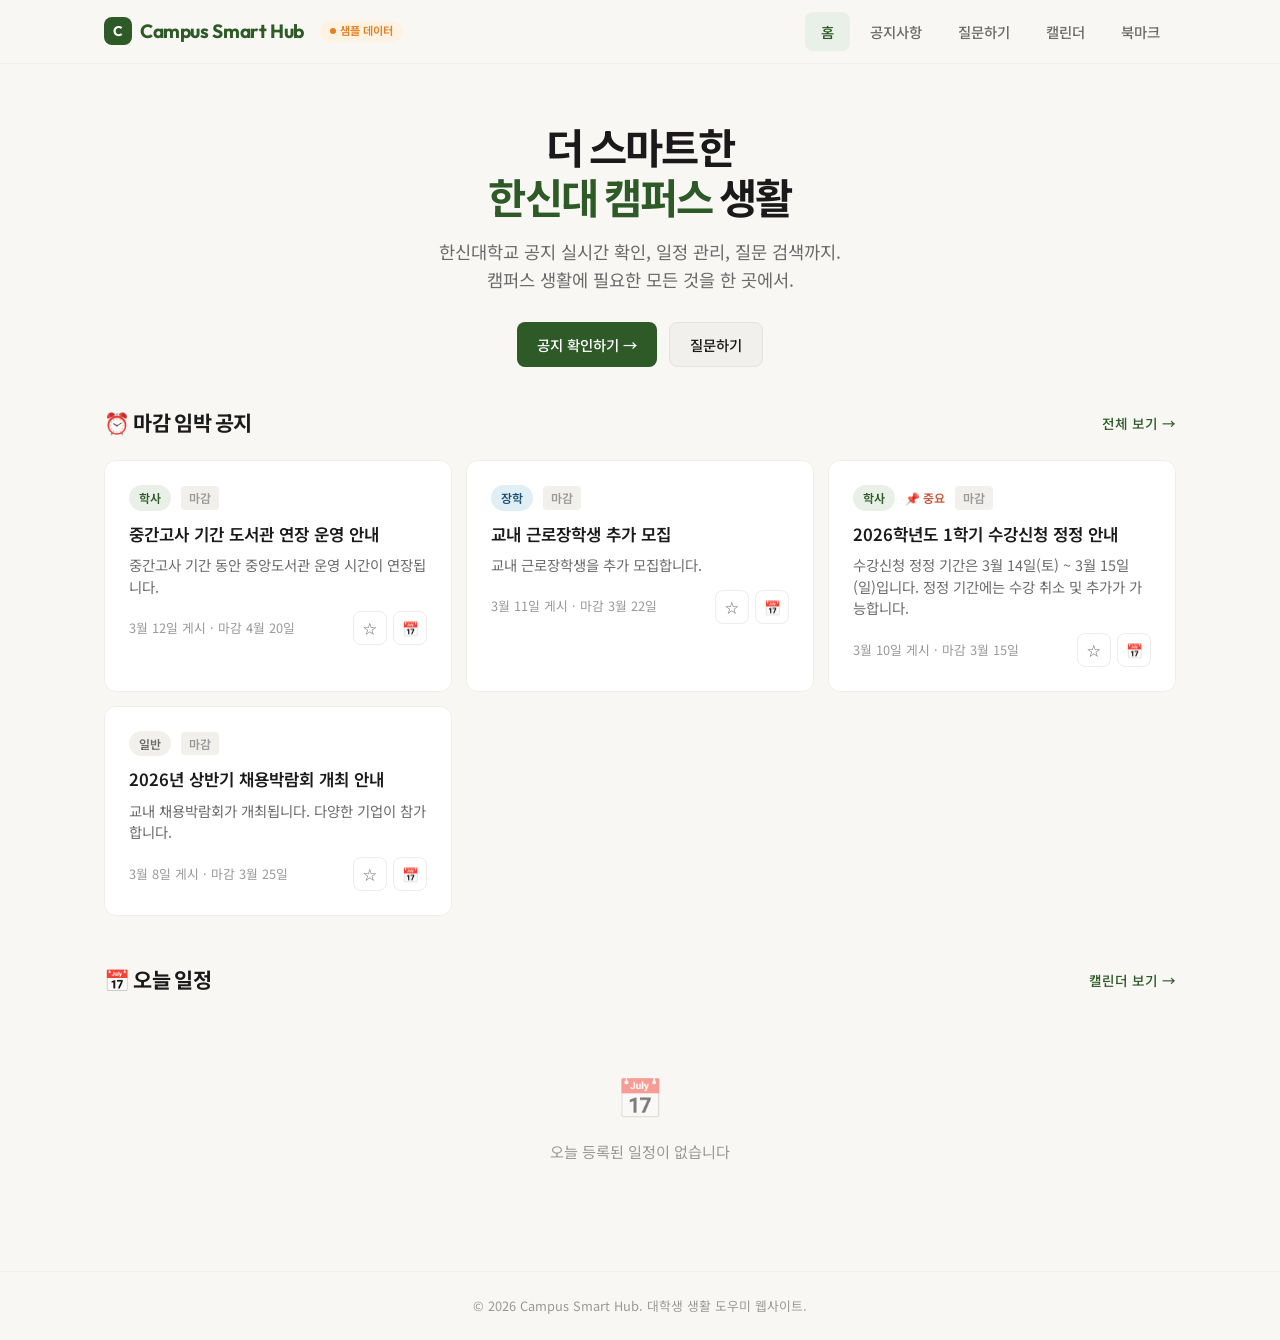
==== index.html @ a735547f "Add files via upload" ====
<!DOCTYPE html>
<html lang="ko">
<head>
  <meta charset="UTF-8">
  <meta name="viewport" content="width=device-width, initial-scale=1.0">
  <title>Campus Smart Hub - 대학생 생활 도우미</title>
  <link rel="stylesheet" href="css/style.css">
</head>
<body>

  <!-- 네비게이션 -->
  <nav class="nav">
    <div class="nav-inner">
      <a href="index.html" class="nav-logo">
        <span class="logo-icon">C</span>
        Campus Smart Hub
      </a>
      <button class="nav-toggle" aria-label="메뉴 열기">
        <span></span><span></span><span></span>
      </button>
      <div class="nav-links">
        <a href="index.html" class="nav-link active">홈</a>
        <a href="notices.html" class="nav-link">공지사항</a>
        <a href="ask.html" class="nav-link">질문하기</a>
        <a href="calendar.html" class="nav-link">캘린더</a>
        <a href="bookmarks.html" class="nav-link">북마크</a>
      </div>
    </div>
  </nav>

  <!-- 메인 콘텐츠 -->
  <main class="container">

    <!-- 히어로 섹션 -->
    <section class="hero">
    <h1>더 스마트한<br><em>한신대 캠퍼스</em> 생활</h1>
<p>한신대학교 공지 실시간 확인, 일정 관리, 질문 검색까지.<br>캠퍼스 생활에 필요한 모든 것을 한 곳에서.</p>
      <div class="hero-actions">
        <a href="notices.html" class="btn btn-primary">공지 확인하기 →</a>
        <a href="ask.html" class="btn btn-secondary">질문하기</a>
      </div>
    </section>

    <!-- 마감 임박 공지 -->
    <section class="home-section">
      <div class="home-section-header">
        <h2>⏰ 마감 임박 공지</h2>
        <a href="notices.html">전체 보기 →</a>
      </div>
      <div class="home-card-grid" id="urgentNotices"></div>
    </section>

    <!-- 오늘 일정 -->
    <section class="home-section">
      <div class="home-section-header">
        <h2>📅 오늘 일정</h2>
        <a href="calendar.html">캘린더 보기 →</a>
      </div>
      <div class="home-card-grid" id="todayEvents"></div>
    </section>

  </main>

  <!-- 푸터 -->
  <footer class="footer">
    <div class="container">
      <p>© 2026 Campus Smart Hub. 대학생 생활 도우미 웹사이트.</p>
    </div>
  </footer>

  <!-- 스크립트 -->
  <script src="js/data.js"></script>
  <script src="js/common.js"></script>
  <script src="js/home.js"></script>

</body>
</html>
---- css/style.css ----
/* ============================================
   Campus Smart Hub - Main Stylesheet
   대학생 생활 도우미 웹사이트
   ============================================ */

/* --- Google Fonts --- */
@import url('https://fonts.googleapis.com/css2?family=Noto+Sans+KR:wght@300;400;500;600;700&family=Outfit:wght@300;400;500;600;700&display=swap');

/* --- CSS Variables --- */
:root {
  /* Colors */
  --color-bg: #f8f7f4;
  --color-surface: #ffffff;
  --color-surface-alt: #f1f0ec;
  --color-border: #e5e3de;
  --color-border-light: #eeedea;
  --color-text: #1a1a1a;
  --color-text-secondary: #6b6b6b;
  --color-text-muted: #999999;

  --color-primary: #2d5a27;
  --color-primary-light: #e8f0e7;
  --color-primary-hover: #3d7a35;

  --color-accent: #c4573a;
  --color-accent-light: #fdf0ed;

  --color-tag-haksa: #2d5a27;
  --color-tag-janghak: #1a5276;
  --color-tag-gisuksa: #7d6608;
  --color-tag-chwieop: #6c3483;
  --color-tag-default: #6b6b6b;

  /* Typography */
  --font-display: 'Outfit', 'Noto Sans KR', sans-serif;
  --font-body: 'Noto Sans KR', 'Outfit', sans-serif;

  /* Spacing */
  --nav-height: 64px;
  --container-max: 1120px;
  --radius-sm: 8px;
  --radius-md: 12px;
  --radius-lg: 16px;

  /* Shadows */
  --shadow-sm: 0 1px 3px rgba(0,0,0,0.04), 0 1px 2px rgba(0,0,0,0.06);
  --shadow-md: 0 4px 12px rgba(0,0,0,0.06), 0 1px 3px rgba(0,0,0,0.04);
  --shadow-lg: 0 8px 30px rgba(0,0,0,0.08);

  /* Transitions */
  --transition-fast: 0.15s ease;
  --transition-base: 0.25s ease;
  --transition-slow: 0.4s cubic-bezier(0.16, 1, 0.3, 1);
}

/* --- Reset & Base --- */
*, *::before, *::after {
  margin: 0;
  padding: 0;
  box-sizing: border-box;
}

html {
  scroll-behavior: smooth;
  -webkit-font-smoothing: antialiased;
}

body {
  font-family: var(--font-body);
  background-color: var(--color-bg);
  color: var(--color-text);
  line-height: 1.6;
  min-height: 100vh;
  padding-top: var(--nav-height);
}

a {
  text-decoration: none;
  color: inherit;
}

button {
  cursor: pointer;
  border: none;
  background: none;
  font-family: inherit;
  font-size: inherit;
}

input, textarea {
  font-family: inherit;
  font-size: inherit;
}

/* --- Navigation --- */
.nav {
  position: fixed;
  top: 0;
  left: 0;
  right: 0;
  height: var(--nav-height);
  background: rgba(248, 247, 244, 0.85);
  backdrop-filter: blur(20px);
  -webkit-backdrop-filter: blur(20px);
  border-bottom: 1px solid var(--color-border-light);
  z-index: 1000;
  display: flex;
  align-items: center;
  justify-content: center;
}

.nav-inner {
  width: 100%;
  max-width: var(--container-max);
  padding: 0 24px;
  display: flex;
  align-items: center;
  justify-content: space-between;
}

.nav-logo {
  font-family: var(--font-display);
  font-size: 1.2rem;
  font-weight: 700;
  color: var(--color-primary);
  display: flex;
  align-items: center;
  gap: 8px;
  letter-spacing: -0.02em;
}

.nav-logo .logo-icon {
  width: 28px;
  height: 28px;
  background: var(--color-primary);
  border-radius: 8px;
  display: flex;
  align-items: center;
  justify-content: center;
  color: white;
  font-size: 14px;
}

.nav-links {
  display: flex;
  align-items: center;
  gap: 4px;
}

.nav-link {
  padding: 8px 16px;
  border-radius: var(--radius-sm);
  font-size: 0.9rem;
  font-weight: 500;
  color: var(--color-text-secondary);
  transition: all var(--transition-fast);
  position: relative;
}

.nav-link:hover {
  color: var(--color-text);
  background: var(--color-surface-alt);
}

.nav-link.active {
  color: var(--color-primary);
  background: var(--color-primary-light);
}

/* Mobile menu toggle */
.nav-toggle {
  display: none;
  flex-direction: column;
  gap: 5px;
  padding: 8px;
  cursor: pointer;
}

.nav-toggle span {
  display: block;
  width: 22px;
  height: 2px;
  background: var(--color-text);
  border-radius: 2px;
  transition: all var(--transition-base);
}

/* --- Container --- */
.container {
  max-width: var(--container-max);
  margin: 0 auto;
  padding: 0 24px;
}

/* --- Page Header --- */
.page-header {
  padding: 48px 0 32px;
}

.page-header h1 {
  font-family: var(--font-display);
  font-size: 2rem;
  font-weight: 700;
  letter-spacing: -0.03em;
  color: var(--color-text);
  margin-bottom: 8px;
}

.page-header p {
  font-size: 1rem;
  color: var(--color-text-secondary);
  line-height: 1.5;
}

/* --- Cards --- */
.card {
  background: var(--color-surface);
  border: 1px solid var(--color-border-light);
  border-radius: var(--radius-md);
  padding: 24px;
  transition: all var(--transition-base);
}

.card:hover {
  border-color: var(--color-border);
  box-shadow: var(--shadow-md);
  transform: translateY(-2px);
}

/* --- Notice Card --- */
.notice-card {
  position: relative;
  cursor: pointer;
}

.notice-card .notice-top {
  display: flex;
  align-items: center;
  gap: 10px;
  margin-bottom: 12px;
  flex-wrap: wrap;
}

.notice-category {
  display: inline-block;
  padding: 3px 10px;
  border-radius: 20px;
  font-size: 0.75rem;
  font-weight: 600;
  letter-spacing: 0.02em;
}

.category-학사 { background: #e8f0e7; color: var(--color-tag-haksa); }
.category-장학 { background: #e0eef6; color: var(--color-tag-janghak); }
.category-기숙사 { background: #fdf5e0; color: var(--color-tag-gisuksa); }
.category-취업 { background: #f0e6f6; color: var(--color-tag-chwieop); }
.category-default { background: var(--color-surface-alt); color: var(--color-tag-default); }
.category-혁신 { background: #e8e0f6; color: #5b3d8f; }

@keyframes spin {
  from { transform: rotate(0deg); }
  to { transform: rotate(360deg); }
}

.notice-pin {
  font-size: 0.75rem;
  color: var(--color-accent);
  font-weight: 600;
  display: flex;
  align-items: center;
  gap: 4px;
}

.notice-dday {
  font-size: 0.75rem;
  font-weight: 600;
  padding: 2px 8px;
  border-radius: 4px;
}

.dday-urgent {
  background: #fde8e8;
  color: #c0392b;
}

.dday-soon {
  background: #fef3e2;
  color: #e67e22;
}

.dday-normal {
  background: var(--color-surface-alt);
  color: var(--color-text-secondary);
}

.dday-passed {
  background: var(--color-surface-alt);
  color: var(--color-text-muted);
}

.notice-card h3 {
  font-size: 1.05rem;
  font-weight: 600;
  line-height: 1.4;
  margin-bottom: 8px;
  color: var(--color-text);
}

.notice-card .notice-summary {
  font-size: 0.9rem;
  color: var(--color-text-secondary);
  line-height: 1.5;
  margin-bottom: 14px;
}

.notice-card .notice-meta {
  display: flex;
  align-items: center;
  justify-content: space-between;
  flex-wrap: wrap;
  gap: 8px;
}

.notice-date {
  font-size: 0.8rem;
  color: var(--color-text-muted);
}

.notice-actions {
  display: flex;
  gap: 6px;
}

.btn-icon {
  width: 34px;
  height: 34px;
  border-radius: var(--radius-sm);
  display: flex;
  align-items: center;
  justify-content: center;
  font-size: 0.85rem;
  transition: all var(--transition-fast);
  border: 1px solid var(--color-border-light);
  color: var(--color-text-secondary);
  background: var(--color-surface);
}

.btn-icon:hover {
  background: var(--color-surface-alt);
  border-color: var(--color-border);
}

.btn-icon.bookmarked {
  color: #e67e22;
  background: #fef3e2;
  border-color: #fcd9a8;
}

.btn-icon.cal-added {
  color: var(--color-primary);
  background: var(--color-primary-light);
  border-color: #c2d9c0;
}

/* --- Notice Detail Modal --- */
.modal-overlay {
  position: fixed;
  inset: 0;
  background: rgba(0,0,0,0.35);
  backdrop-filter: blur(4px);
  z-index: 2000;
  display: flex;
  align-items: center;
  justify-content: center;
  padding: 24px;
  opacity: 0;
  pointer-events: none;
  transition: opacity var(--transition-base);
}

.modal-overlay.open {
  opacity: 1;
  pointer-events: all;
}

.modal {
  background: var(--color-surface);
  border-radius: var(--radius-lg);
  max-width: 600px;
  width: 100%;
  max-height: 80vh;
  overflow-y: auto;
  padding: 32px;
  transform: translateY(20px) scale(0.97);
  transition: transform var(--transition-slow);
}

.modal-overlay.open .modal {
  transform: translateY(0) scale(1);
}

.modal-close {
  position: absolute;
  top: 16px;
  right: 16px;
  width: 32px;
  height: 32px;
  border-radius: 50%;
  display: flex;
  align-items: center;
  justify-content: center;
  font-size: 1.2rem;
  color: var(--color-text-secondary);
  transition: all var(--transition-fast);
}

.modal-close:hover {
  background: var(--color-surface-alt);
}

.modal h2 {
  font-size: 1.3rem;
  font-weight: 700;
  margin-bottom: 16px;
  line-height: 1.4;
  padding-right: 32px;
}

.modal .modal-body {
  font-size: 0.95rem;
  color: var(--color-text-secondary);
  line-height: 1.7;
  margin-bottom: 20px;
}

.modal .modal-actions {
  display: flex;
  gap: 10px;
  flex-wrap: wrap;
}

/* --- Buttons --- */
.btn {
  display: inline-flex;
  align-items: center;
  gap: 6px;
  padding: 10px 20px;
  border-radius: var(--radius-sm);
  font-size: 0.9rem;
  font-weight: 500;
  transition: all var(--transition-fast);
}

.btn-primary {
  background: var(--color-primary);
  color: white;
}

.btn-primary:hover {
  background: var(--color-primary-hover);
}

.btn-secondary {
  background: var(--color-surface-alt);
  color: var(--color-text);
  border: 1px solid var(--color-border);
}

.btn-secondary:hover {
  background: var(--color-border-light);
}

/* --- Filter & Search Bar --- */
.toolbar {
  display: flex;
  align-items: center;
  gap: 12px;
  margin-bottom: 28px;
  flex-wrap: wrap;
}

.search-input {
  flex: 1;
  min-width: 200px;
  padding: 10px 16px;
  border: 1px solid var(--color-border);
  border-radius: var(--radius-sm);
  background: var(--color-surface);
  font-size: 0.9rem;
  transition: border-color var(--transition-fast);
}

.search-input:focus {
  outline: none;
  border-color: var(--color-primary);
}

.filter-btn {
  padding: 8px 16px;
  border-radius: 20px;
  font-size: 0.85rem;
  font-weight: 500;
  border: 1px solid var(--color-border);
  background: var(--color-surface);
  color: var(--color-text-secondary);
  transition: all var(--transition-fast);
  white-space: nowrap;
}

.filter-btn:hover {
  border-color: var(--color-primary);
  color: var(--color-primary);
}

.filter-btn.active {
  background: var(--color-primary);
  border-color: var(--color-primary);
  color: white;
}

/* --- Notice Grid --- */
.notice-grid {
  display: grid;
  grid-template-columns: repeat(auto-fill, minmax(340px, 1fr));
  gap: 16px;
  padding-bottom: 60px;
}

/* --- Ask Page --- */
.ask-container {
  max-width: 680px;
  margin: 0 auto;
}

.ask-input-wrap {
  position: relative;
  margin-bottom: 32px;
}

.ask-input {
  width: 100%;
  padding: 18px 60px 18px 20px;
  border: 2px solid var(--color-border);
  border-radius: var(--radius-md);
  font-size: 1.05rem;
  background: var(--color-surface);
  transition: border-color var(--transition-fast);
}

.ask-input:focus {
  outline: none;
  border-color: var(--color-primary);
}

.ask-submit {
  position: absolute;
  right: 8px;
  top: 50%;
  transform: translateY(-50%);
  width: 40px;
  height: 40px;
  border-radius: var(--radius-sm);
  background: var(--color-primary);
  color: white;
  display: flex;
  align-items: center;
  justify-content: center;
  font-size: 1.1rem;
  transition: background var(--transition-fast);
}

.ask-submit:hover {
  background: var(--color-primary-hover);
}

.ask-suggestions {
  display: flex;
  flex-wrap: wrap;
  gap: 8px;
  margin-bottom: 28px;
}

.ask-suggestion-btn {
  padding: 8px 16px;
  border-radius: 20px;
  font-size: 0.85rem;
  border: 1px solid var(--color-border);
  background: var(--color-surface);
  color: var(--color-text-secondary);
  transition: all var(--transition-fast);
}

.ask-suggestion-btn:hover {
  border-color: var(--color-primary);
  color: var(--color-primary);
  background: var(--color-primary-light);
}

.ask-results-title {
  font-size: 0.9rem;
  color: var(--color-text-muted);
  margin-bottom: 16px;
  font-weight: 500;
}

/* --- Calendar --- */
.calendar-wrap {
  background: var(--color-surface);
  border: 1px solid var(--color-border-light);
  border-radius: var(--radius-lg);
  padding: 28px;
  margin-bottom: 32px;
}

.calendar-header {
  display: flex;
  align-items: center;
  justify-content: space-between;
  margin-bottom: 24px;
}

.calendar-header h2 {
  font-family: var(--font-display);
  font-size: 1.4rem;
  font-weight: 700;
  letter-spacing: -0.02em;
}

.calendar-nav-btn {
  width: 38px;
  height: 38px;
  border-radius: 50%;
  display: flex;
  align-items: center;
  justify-content: center;
  font-size: 1rem;
  color: var(--color-text-secondary);
  transition: all var(--transition-fast);
  border: 1px solid var(--color-border-light);
}

.calendar-nav-btn:hover {
  background: var(--color-surface-alt);
  border-color: var(--color-border);
}

.calendar-weekdays {
  display: grid;
  grid-template-columns: repeat(7, 1fr);
  gap: 4px;
  margin-bottom: 8px;
}

.calendar-weekday {
  text-align: center;
  font-size: 0.8rem;
  font-weight: 600;
  color: var(--color-text-muted);
  padding: 8px 0;
  text-transform: uppercase;
  letter-spacing: 0.05em;
}

.calendar-days {
  display: grid;
  grid-template-columns: repeat(7, 1fr);
  gap: 4px;
}

.calendar-day {
  aspect-ratio: 1;
  display: flex;
  flex-direction: column;
  align-items: center;
  justify-content: flex-start;
  padding: 8px 4px;
  border-radius: var(--radius-sm);
  font-size: 0.9rem;
  font-weight: 500;
  cursor: pointer;
  transition: all var(--transition-fast);
  position: relative;
  min-height: 56px;
}

.calendar-day:hover {
  background: var(--color-surface-alt);
}

.calendar-day.other-month {
  color: var(--color-text-muted);
  opacity: 0.4;
}

.calendar-day.today {
  background: var(--color-primary);
  color: white;
  font-weight: 700;
}

.calendar-day.today:hover {
  background: var(--color-primary-hover);
}

.calendar-day.has-event::after {
  content: '';
  width: 5px;
  height: 5px;
  border-radius: 50%;
  background: var(--color-accent);
  margin-top: 4px;
}

.calendar-day.today.has-event::after {
  background: white;
}

/* Calendar event panel */
.event-panel {
  background: var(--color-surface);
  border: 1px solid var(--color-border-light);
  border-radius: var(--radius-lg);
  padding: 28px;
}

.event-panel h3 {
  font-size: 1.1rem;
  font-weight: 600;
  margin-bottom: 20px;
  display: flex;
  align-items: center;
  gap: 8px;
}

.event-add-form {
  display: flex;
  gap: 10px;
  margin-bottom: 20px;
}

.event-add-form input {
  flex: 1;
  padding: 10px 14px;
  border: 1px solid var(--color-border);
  border-radius: var(--radius-sm);
  background: var(--color-bg);
  font-size: 0.9rem;
}

.event-add-form input:focus {
  outline: none;
  border-color: var(--color-primary);
}

.event-list {
  list-style: none;
}

.event-item {
  display: flex;
  align-items: center;
  justify-content: space-between;
  padding: 12px 14px;
  border-radius: var(--radius-sm);
  margin-bottom: 6px;
  background: var(--color-bg);
  transition: all var(--transition-fast);
}

.event-item:hover {
  background: var(--color-surface-alt);
}

.event-item span {
  font-size: 0.9rem;
  font-weight: 500;
}

.event-item .event-source {
  font-size: 0.75rem;
  color: var(--color-text-muted);
  margin-left: 8px;
  font-weight: 400;
}

.event-delete {
  width: 28px;
  height: 28px;
  border-radius: 50%;
  display: flex;
  align-items: center;
  justify-content: center;
  color: var(--color-text-muted);
  font-size: 0.8rem;
  transition: all var(--transition-fast);
}

.event-delete:hover {
  background: #fde8e8;
  color: #c0392b;
}

/* --- Home Page --- */
.hero {
  padding: 60px 0 40px;
  text-align: center;
}

.hero h1 {
  font-family: var(--font-display);
  font-size: 2.6rem;
  font-weight: 700;
  letter-spacing: -0.04em;
  margin-bottom: 14px;
  color: var(--color-text);
  line-height: 1.2;
}

.hero h1 em {
  font-style: normal;
  color: var(--color-primary);
}

.hero p {
  font-size: 1.1rem;
  color: var(--color-text-secondary);
  max-width: 500px;
  margin: 0 auto 28px;
}

.hero-actions {
  display: flex;
  gap: 12px;
  justify-content: center;
  flex-wrap: wrap;
}

.home-section {
  margin-bottom: 48px;
}

.home-section-header {
  display: flex;
  align-items: center;
  justify-content: space-between;
  margin-bottom: 20px;
}

.home-section-header h2 {
  font-family: var(--font-display);
  font-size: 1.3rem;
  font-weight: 700;
  letter-spacing: -0.02em;
}

.home-section-header a {
  font-size: 0.85rem;
  color: var(--color-primary);
  font-weight: 500;
}

.home-section-header a:hover {
  text-decoration: underline;
}

.home-card-grid {
  display: grid;
  grid-template-columns: repeat(auto-fill, minmax(300px, 1fr));
  gap: 14px;
}

.empty-state {
  text-align: center;
  padding: 48px 24px;
  color: var(--color-text-muted);
}

.empty-state .empty-icon {
  font-size: 2.4rem;
  margin-bottom: 12px;
  opacity: 0.5;
}

.empty-state p {
  font-size: 0.95rem;
}

/* --- Bookmarks --- */
.bookmark-grid {
  display: grid;
  grid-template-columns: repeat(auto-fill, minmax(340px, 1fr));
  gap: 16px;
  padding-bottom: 60px;
}

/* --- Toast Notification --- */
.toast-container {
  position: fixed;
  bottom: 24px;
  right: 24px;
  z-index: 3000;
  display: flex;
  flex-direction: column;
  gap: 8px;
}

.toast {
  background: var(--color-text);
  color: white;
  padding: 12px 20px;
  border-radius: var(--radius-sm);
  font-size: 0.9rem;
  font-weight: 500;
  box-shadow: var(--shadow-lg);
  animation: toastIn 0.3s var(--transition-slow), toastOut 0.3s 2.2s ease forwards;
  max-width: 340px;
}

@keyframes toastIn {
  from { transform: translateY(16px); opacity: 0; }
  to { transform: translateY(0); opacity: 1; }
}

@keyframes toastOut {
  from { opacity: 1; }
  to { opacity: 0; transform: translateY(-8px); }
}

/* --- Footer --- */
.footer {
  margin-top: 60px;
  padding: 24px 0;
  text-align: center;
  border-top: 1px solid var(--color-border-light);
  color: var(--color-text-muted);
  font-size: 0.8rem;
}

/* --- Scroll fade-in animation --- */
.fade-in {
  opacity: 0;
  transform: translateY(16px);
  animation: fadeInUp 0.5s ease forwards;
}

@keyframes fadeInUp {
  to { opacity: 1; transform: translateY(0); }
}

.notice-grid .card:nth-child(1) { animation-delay: 0s; }
.notice-grid .card:nth-child(2) { animation-delay: 0.05s; }
.notice-grid .card:nth-child(3) { animation-delay: 0.1s; }
.notice-grid .card:nth-child(4) { animation-delay: 0.15s; }
.notice-grid .card:nth-child(5) { animation-delay: 0.2s; }
.notice-grid .card:nth-child(6) { animation-delay: 0.25s; }

/* --- Responsive --- */
@media (max-width: 768px) {
  :root { --nav-height: 56px; }

  .nav-links {
    position: fixed;
    top: var(--nav-height);
    left: 0;
    right: 0;
    background: var(--color-bg);
    border-bottom: 1px solid var(--color-border-light);
    flex-direction: column;
    padding: 12px 24px;
    gap: 4px;
    display: none;
  }

  .nav-links.open {
    display: flex;
  }

  .nav-toggle {
    display: flex;
  }

  .hero h1 { font-size: 1.8rem; }
  .hero p { font-size: 0.95rem; }

  .page-header h1 { font-size: 1.6rem; }

  .notice-grid,
  .bookmark-grid,
  .home-card-grid {
    grid-template-columns: 1fr;
  }

  .toolbar {
    flex-direction: column;
    align-items: stretch;
  }

  .calendar-day {
    min-height: 44px;
    font-size: 0.8rem;
  }

  .modal { padding: 24px; margin: 16px; }

  .event-add-form {
    flex-direction: column;
  }
}

@media (max-width: 480px) {
  .container { padding: 0 16px; }
  .calendar-wrap { padding: 16px; }
  .event-panel { padding: 20px; }
}
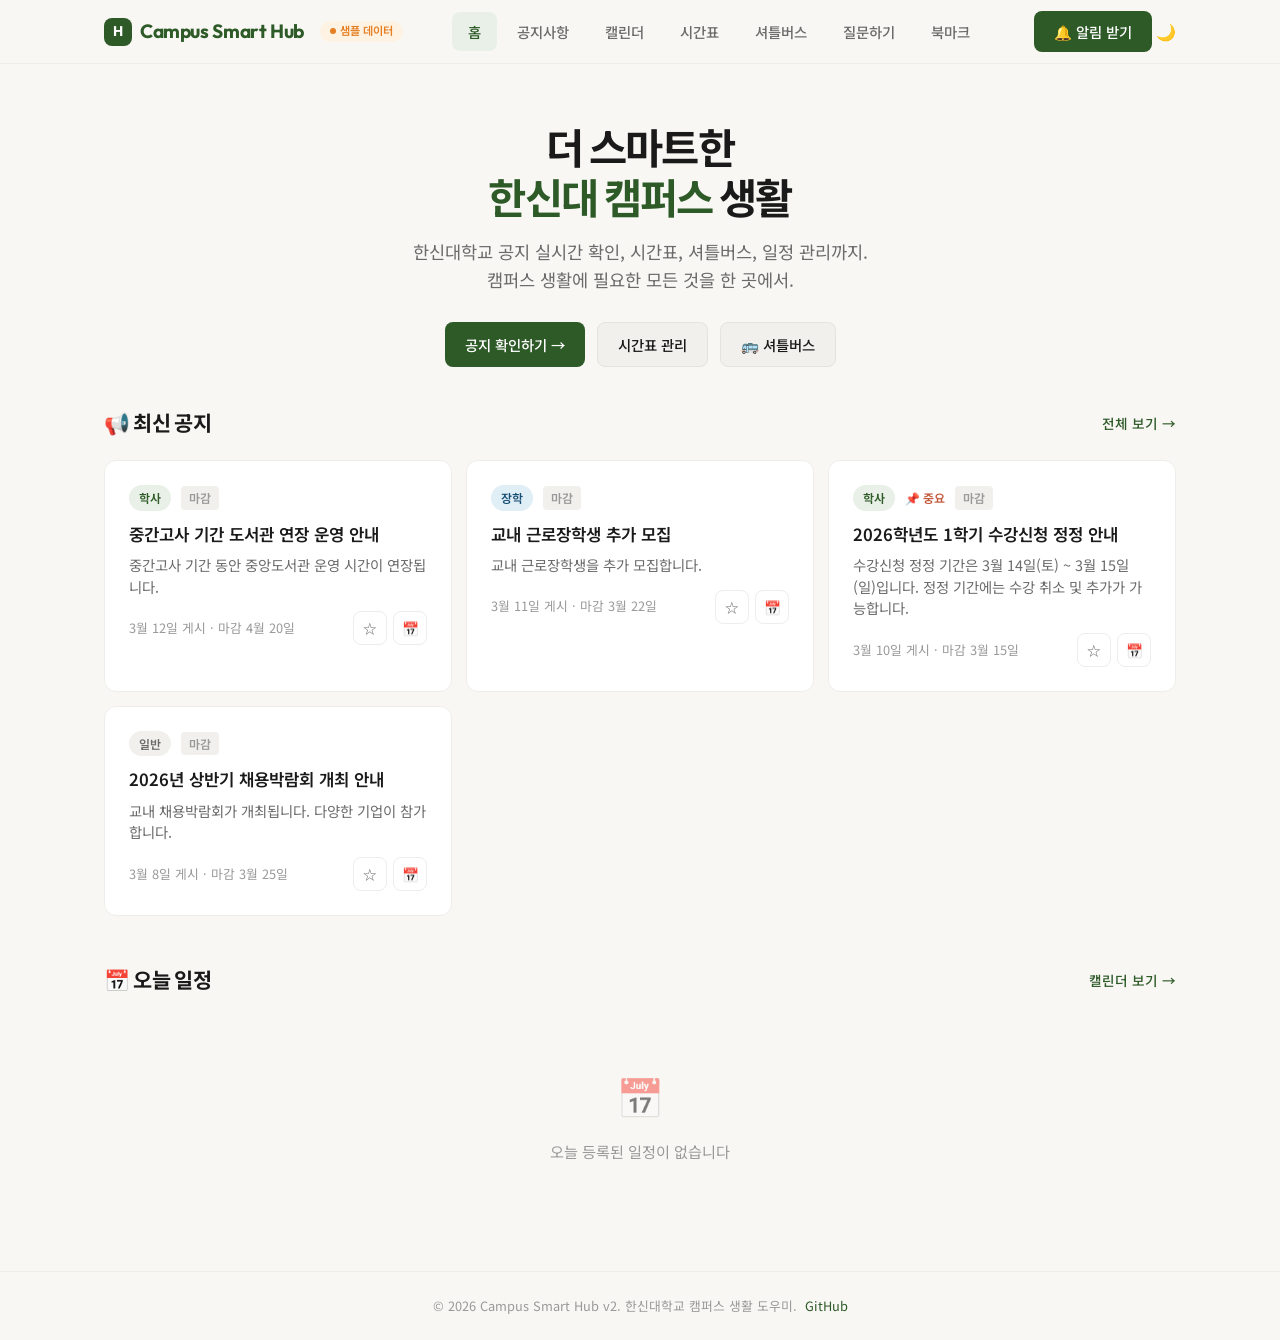
==== commit 1b90b9f8: "Revise title, navigation, and hero section content Updated title and navigation links, added new but" ====
--- a/index.html
+++ b/index.html
@@ -3,7 +3,7 @@
 <head>
   <meta charset="UTF-8">
   <meta name="viewport" content="width=device-width, initial-scale=1.0">
-  <title>Campus Smart Hub - 대학생 생활 도우미</title>
+  <title>Campus Smart Hub - 한신대 캠퍼스 생활 도우미</title>
   <link rel="stylesheet" href="css/style.css">
 </head>
 <body>
@@ -12,7 +12,7 @@
   <nav class="nav">
     <div class="nav-inner">
       <a href="index.html" class="nav-logo">
-        <span class="logo-icon">C</span>
+        <span class="logo-icon">H</span>
         Campus Smart Hub
       </a>
       <button class="nav-toggle" aria-label="메뉴 열기">
@@ -21,9 +21,15 @@
       <div class="nav-links">
         <a href="index.html" class="nav-link active">홈</a>
         <a href="notices.html" class="nav-link">공지사항</a>
+        <a href="calendar.html" class="nav-link">캘린더</a>
+        <a href="timetable.html" class="nav-link">시간표</a>
+        <a href="shuttle.html" class="nav-link">셔틀버스</a>
         <a href="ask.html" class="nav-link">질문하기</a>
-        <a href="calendar.html" class="nav-link">캘린더</a>
         <a href="bookmarks.html" class="nav-link">북마크</a>
+      </div>
+      <div class="nav-right">
+        <button class="btn btn-sm btn-primary" id="enableNotifBtn" title="새 공지 알림">🔔 알림 받기</button>
+        <button class="theme-toggle" id="themeToggle" title="다크 모드">🌙</button>
       </div>
     </div>
   </nav>
@@ -33,18 +39,19 @@
 
     <!-- 히어로 섹션 -->
     <section class="hero">
-    <h1>더 스마트한<br><em>한신대 캠퍼스</em> 생활</h1>
-<p>한신대학교 공지 실시간 확인, 일정 관리, 질문 검색까지.<br>캠퍼스 생활에 필요한 모든 것을 한 곳에서.</p>
+      <h1>더 스마트한<br><em>한신대 캠퍼스</em> 생활</h1>
+      <p>한신대학교 공지 실시간 확인, 시간표, 셔틀버스, 일정 관리까지.<br>캠퍼스 생활에 필요한 모든 것을 한 곳에서.</p>
       <div class="hero-actions">
         <a href="notices.html" class="btn btn-primary">공지 확인하기 →</a>
-        <a href="ask.html" class="btn btn-secondary">질문하기</a>
+        <a href="timetable.html" class="btn btn-secondary">시간표 관리</a>
+        <a href="shuttle.html" class="btn btn-secondary">🚌 셔틀버스</a>
       </div>
     </section>
 
-    <!-- 마감 임박 공지 -->
+    <!-- 최신 공지 -->
     <section class="home-section">
       <div class="home-section-header">
-        <h2>⏰ 마감 임박 공지</h2>
+        <h2>📢 최신 공지</h2>
         <a href="notices.html">전체 보기 →</a>
       </div>
       <div class="home-card-grid" id="urgentNotices"></div>
@@ -64,11 +71,12 @@
   <!-- 푸터 -->
   <footer class="footer">
     <div class="container">
-      <p>© 2026 Campus Smart Hub. 대학생 생활 도우미 웹사이트.</p>
+      <p>© 2026 Campus Smart Hub v2. 한신대학교 캠퍼스 생활 도우미.
+        <a href="https://github.com/lsch4435-code/campus_hub" target="_blank" rel="noopener" style="color:var(--color-primary);margin-left:4px;">GitHub</a>
+      </p>
     </div>
   </footer>
 
-  <!-- 스크립트 -->
   <script src="js/data.js"></script>
   <script src="js/common.js"></script>
   <script src="js/home.js"></script>
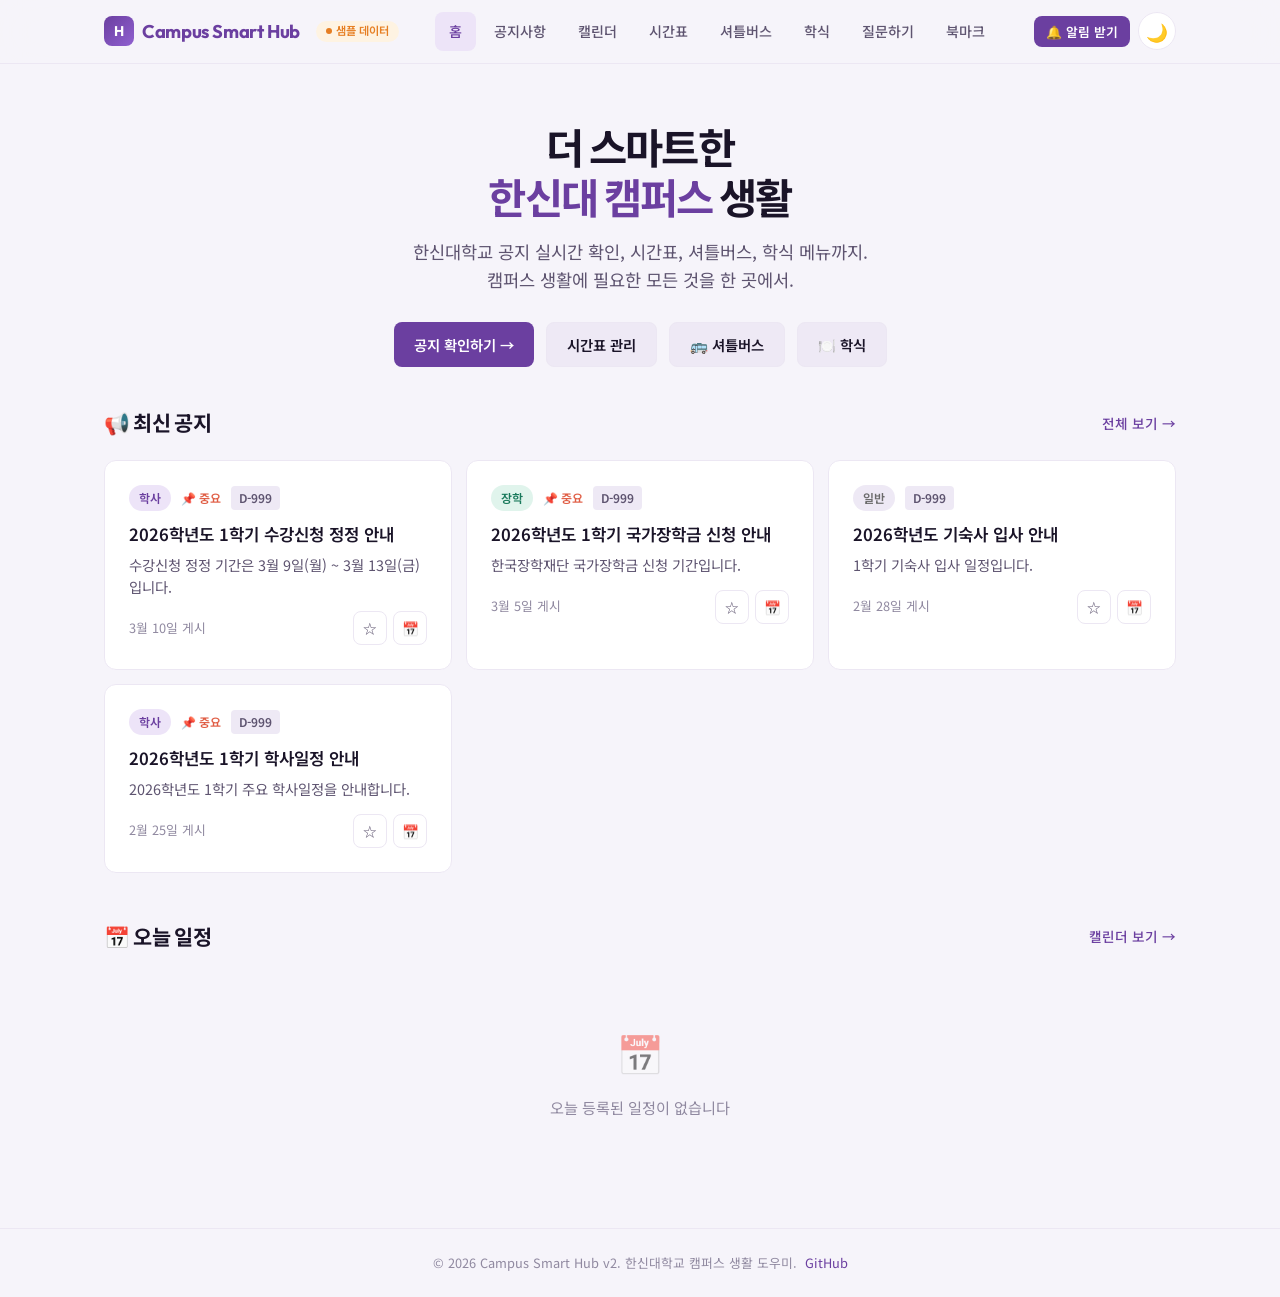
==== commit 1dafe791: "Update index.html" ====
--- a/index.html
+++ b/index.html
@@ -8,7 +8,6 @@
 </head>
 <body>
 
-  <!-- 네비게이션 -->
   <nav class="nav">
     <div class="nav-inner">
       <a href="index.html" class="nav-logo">
@@ -24,6 +23,7 @@
         <a href="calendar.html" class="nav-link">캘린더</a>
         <a href="timetable.html" class="nav-link">시간표</a>
         <a href="shuttle.html" class="nav-link">셔틀버스</a>
+        <a href="meal.html" class="nav-link">학식</a>
         <a href="ask.html" class="nav-link">질문하기</a>
         <a href="bookmarks.html" class="nav-link">북마크</a>
       </div>
@@ -34,21 +34,19 @@
     </div>
   </nav>
 
-  <!-- 메인 콘텐츠 -->
   <main class="container">
 
-    <!-- 히어로 섹션 -->
     <section class="hero">
       <h1>더 스마트한<br><em>한신대 캠퍼스</em> 생활</h1>
-      <p>한신대학교 공지 실시간 확인, 시간표, 셔틀버스, 일정 관리까지.<br>캠퍼스 생활에 필요한 모든 것을 한 곳에서.</p>
+      <p>한신대학교 공지 실시간 확인, 시간표, 셔틀버스, 학식 메뉴까지.<br>캠퍼스 생활에 필요한 모든 것을 한 곳에서.</p>
       <div class="hero-actions">
         <a href="notices.html" class="btn btn-primary">공지 확인하기 →</a>
         <a href="timetable.html" class="btn btn-secondary">시간표 관리</a>
         <a href="shuttle.html" class="btn btn-secondary">🚌 셔틀버스</a>
+        <a href="meal.html" class="btn btn-secondary">🍽️ 학식</a>
       </div>
     </section>
 
-    <!-- 최신 공지 -->
     <section class="home-section">
       <div class="home-section-header">
         <h2>📢 최신 공지</h2>
@@ -57,7 +55,6 @@
       <div class="home-card-grid" id="urgentNotices"></div>
     </section>
 
-    <!-- 오늘 일정 -->
     <section class="home-section">
       <div class="home-section-header">
         <h2>📅 오늘 일정</h2>
@@ -68,7 +65,6 @@
 
   </main>
 
-  <!-- 푸터 -->
   <footer class="footer">
     <div class="container">
       <p>© 2026 Campus Smart Hub v2. 한신대학교 캠퍼스 생활 도우미.
--- a/css/style.css
+++ b/css/style.css
@@ -1,34 +1,34 @@
 /* ============================================
-   Campus Smart Hub - Main Stylesheet
-   대학생 생활 도우미 웹사이트
+   Campus Smart Hub v2 - Main Stylesheet
+   한신대학교 보라색 테마 + 다크모드
    ============================================ */
 
 /* --- Google Fonts --- */
 @import url('https://fonts.googleapis.com/css2?family=Noto+Sans+KR:wght@300;400;500;600;700&family=Outfit:wght@300;400;500;600;700&display=swap');
 
-/* --- CSS Variables --- */
+/* --- CSS Variables (Light - 한신대 보라색 테마) --- */
 :root {
-  /* Colors */
-  --color-bg: #f8f7f4;
+  --color-bg: #f6f4fa;
   --color-surface: #ffffff;
-  --color-surface-alt: #f1f0ec;
-  --color-border: #e5e3de;
-  --color-border-light: #eeedea;
-  --color-text: #1a1a1a;
-  --color-text-secondary: #6b6b6b;
-  --color-text-muted: #999999;
-
-  --color-primary: #2d5a27;
-  --color-primary-light: #e8f0e7;
-  --color-primary-hover: #3d7a35;
-
-  --color-accent: #c4573a;
+  --color-surface-alt: #eee9f5;
+  --color-border: #d8d0e5;
+  --color-border-light: #ece7f3;
+  --color-text: #1a1428;
+  --color-text-secondary: #5e5470;
+  --color-text-muted: #9089a0;
+
+  --color-primary: #6b3fa0;
+  --color-primary-light: #ede4f8;
+  --color-primary-hover: #8252c0;
+  --color-primary-glow: rgba(107, 63, 160, 0.15);
+
+  --color-accent: #e05d44;
   --color-accent-light: #fdf0ed;
 
-  --color-tag-haksa: #2d5a27;
-  --color-tag-janghak: #1a5276;
-  --color-tag-gisuksa: #7d6608;
-  --color-tag-chwieop: #6c3483;
+  --color-tag-haksa: #6b3fa0;
+  --color-tag-janghak: #1a7a5c;
+  --color-tag-gisuksa: #b8860b;
+  --color-tag-chwieop: #c04080;
   --color-tag-default: #6b6b6b;
 
   /* Typography */
@@ -43,14 +43,46 @@
   --radius-lg: 16px;
 
   /* Shadows */
-  --shadow-sm: 0 1px 3px rgba(0,0,0,0.04), 0 1px 2px rgba(0,0,0,0.06);
-  --shadow-md: 0 4px 12px rgba(0,0,0,0.06), 0 1px 3px rgba(0,0,0,0.04);
-  --shadow-lg: 0 8px 30px rgba(0,0,0,0.08);
+  --shadow-sm: 0 1px 3px rgba(80,40,120,0.04), 0 1px 2px rgba(80,40,120,0.06);
+  --shadow-md: 0 4px 12px rgba(80,40,120,0.07), 0 1px 3px rgba(80,40,120,0.04);
+  --shadow-lg: 0 8px 30px rgba(80,40,120,0.10);
 
   /* Transitions */
   --transition-fast: 0.15s ease;
   --transition-base: 0.25s ease;
   --transition-slow: 0.4s cubic-bezier(0.16, 1, 0.3, 1);
+
+  color-scheme: light dark;
+}
+
+/* --- Dark Mode --- */
+[data-theme="dark"] {
+  --color-bg: #110e1a;
+  --color-surface: #1c1728;
+  --color-surface-alt: #251e35;
+  --color-border: #362c4e;
+  --color-border-light: #2a2240;
+  --color-text: #e8e2f0;
+  --color-text-secondary: #a89cc0;
+  --color-text-muted: #7a6e94;
+
+  --color-primary: #a87ee0;
+  --color-primary-light: #2a1e45;
+  --color-primary-hover: #c09df0;
+  --color-primary-glow: rgba(168, 126, 224, 0.15);
+
+  --color-accent: #f07060;
+  --color-accent-light: #2a1a18;
+
+  --color-tag-haksa: #b88ee8;
+  --color-tag-janghak: #5cc9a0;
+  --color-tag-gisuksa: #e0c050;
+  --color-tag-chwieop: #f070b0;
+  --color-tag-default: #9089a0;
+
+  --shadow-sm: 0 1px 3px rgba(0,0,0,0.2);
+  --shadow-md: 0 4px 12px rgba(0,0,0,0.25);
+  --shadow-lg: 0 8px 30px rgba(0,0,0,0.3);
 }
 
 /* --- Reset & Base --- */
@@ -72,12 +104,10 @@
   line-height: 1.6;
   min-height: 100vh;
   padding-top: var(--nav-height);
-}
-
-a {
-  text-decoration: none;
-  color: inherit;
-}
+  transition: background-color 0.3s ease, color 0.3s ease;
+}
+
+a { text-decoration: none; color: inherit; }
 
 button {
   cursor: pointer;
@@ -87,10 +117,7 @@
   font-size: inherit;
 }
 
-input, textarea {
-  font-family: inherit;
-  font-size: inherit;
-}
+input, textarea { font-family: inherit; font-size: inherit; }
 
 /* --- Navigation --- */
 .nav {
@@ -99,7 +126,7 @@
   left: 0;
   right: 0;
   height: var(--nav-height);
-  background: rgba(248, 247, 244, 0.85);
+  background: color-mix(in srgb, var(--color-bg) 85%, transparent);
   backdrop-filter: blur(20px);
   -webkit-backdrop-filter: blur(20px);
   border-bottom: 1px solid var(--color-border-light);
@@ -107,6 +134,7 @@
   display: flex;
   align-items: center;
   justify-content: center;
+  transition: background 0.3s ease, border-color 0.3s ease;
 }
 
 .nav-inner {
@@ -120,7 +148,7 @@
 
 .nav-logo {
   font-family: var(--font-display);
-  font-size: 1.2rem;
+  font-size: 1.15rem;
   font-weight: 700;
   color: var(--color-primary);
   display: flex;
@@ -130,15 +158,22 @@
 }
 
 .nav-logo .logo-icon {
-  width: 28px;
-  height: 28px;
-  background: var(--color-primary);
+  width: 30px;
+  height: 30px;
+  background: linear-gradient(135deg, var(--color-primary), #9060d0);
   border-radius: 8px;
   display: flex;
   align-items: center;
   justify-content: center;
   color: white;
   font-size: 14px;
+  font-weight: 700;
+}
+
+.nav-right {
+  display: flex;
+  align-items: center;
+  gap: 8px;
 }
 
 .nav-links {
@@ -148,9 +183,9 @@
 }
 
 .nav-link {
-  padding: 8px 16px;
+  padding: 8px 14px;
   border-radius: var(--radius-sm);
-  font-size: 0.9rem;
+  font-size: 0.88rem;
   font-weight: 500;
   color: var(--color-text-secondary);
   transition: all var(--transition-fast);
@@ -165,6 +200,28 @@
 .nav-link.active {
   color: var(--color-primary);
   background: var(--color-primary-light);
+}
+
+/* Dark mode toggle */
+.theme-toggle {
+  width: 38px;
+  height: 38px;
+  border-radius: 50%;
+  display: flex;
+  align-items: center;
+  justify-content: center;
+  font-size: 1.1rem;
+  color: var(--color-text-secondary);
+  transition: all var(--transition-fast);
+  border: 1px solid var(--color-border-light);
+  background: var(--color-surface);
+  flex-shrink: 0;
+}
+
+.theme-toggle:hover {
+  background: var(--color-surface-alt);
+  border-color: var(--color-border);
+  color: var(--color-primary);
 }
 
 /* Mobile menu toggle */
@@ -192,6 +249,46 @@
   padding: 0 24px;
 }
 
+/* --- Buttons --- */
+.btn {
+  display: inline-flex;
+  align-items: center;
+  justify-content: center;
+  gap: 6px;
+  padding: 10px 20px;
+  border-radius: var(--radius-sm);
+  font-size: 0.9rem;
+  font-weight: 600;
+  transition: all var(--transition-fast);
+  white-space: nowrap;
+}
+
+.btn-primary {
+  background: var(--color-primary);
+  color: white;
+}
+
+.btn-primary:hover {
+  background: var(--color-primary-hover);
+  box-shadow: 0 4px 12px var(--color-primary-glow);
+}
+
+.btn-secondary {
+  background: var(--color-surface-alt);
+  color: var(--color-text);
+  border: 1px solid var(--color-border-light);
+}
+
+.btn-secondary:hover {
+  background: var(--color-surface);
+  border-color: var(--color-border);
+}
+
+.btn-sm {
+  padding: 6px 12px;
+  font-size: 0.8rem;
+}
+
 /* --- Page Header --- */
 .page-header {
   padding: 48px 0 32px;
@@ -250,12 +347,17 @@
   letter-spacing: 0.02em;
 }
 
-.category-학사 { background: #e8f0e7; color: var(--color-tag-haksa); }
-.category-장학 { background: #e0eef6; color: var(--color-tag-janghak); }
+.category-학사 { background: var(--color-primary-light); color: var(--color-tag-haksa); }
+.category-장학 { background: #e0f4ec; color: var(--color-tag-janghak); }
 .category-기숙사 { background: #fdf5e0; color: var(--color-tag-gisuksa); }
-.category-취업 { background: #f0e6f6; color: var(--color-tag-chwieop); }
+.category-취업 { background: #fce4f0; color: var(--color-tag-chwieop); }
 .category-default { background: var(--color-surface-alt); color: var(--color-tag-default); }
-.category-혁신 { background: #e8e0f6; color: #5b3d8f; }
+.category-혁신 { background: #e4e0f8; color: #6840b0; }
+
+[data-theme="dark"] .category-장학 { background: #1a3028; }
+[data-theme="dark"] .category-기숙사 { background: #2a2510; }
+[data-theme="dark"] .category-취업 { background: #2a1520; }
+[data-theme="dark"] .category-혁신 { background: #201835; }
 
 @keyframes spin {
   from { transform: rotate(0deg); }
@@ -278,25 +380,13 @@
   border-radius: 4px;
 }
 
-.dday-urgent {
-  background: #fde8e8;
-  color: #c0392b;
-}
-
-.dday-soon {
-  background: #fef3e2;
-  color: #e67e22;
-}
-
-.dday-normal {
-  background: var(--color-surface-alt);
-  color: var(--color-text-secondary);
-}
-
-.dday-passed {
-  background: var(--color-surface-alt);
-  color: var(--color-text-muted);
-}
+.dday-urgent { background: #fde8e8; color: #c0392b; }
+.dday-soon { background: #fef3e2; color: #e67e22; }
+.dday-normal { background: var(--color-surface-alt); color: var(--color-text-secondary); }
+.dday-passed { background: var(--color-surface-alt); color: var(--color-text-muted); }
+
+[data-theme="dark"] .dday-urgent { background: #2a1010; color: #f08080; }
+[data-theme="dark"] .dday-soon { background: #2a2010; color: #f0b040; }
 
 .notice-card h3 {
   font-size: 1.05rem;
@@ -311,6 +401,10 @@
   color: var(--color-text-secondary);
   line-height: 1.5;
   margin-bottom: 14px;
+  display: -webkit-box;
+  -webkit-line-clamp: 2;
+  -webkit-box-orient: vertical;
+  overflow: hidden;
 }
 
 .notice-card .notice-meta {
@@ -326,10 +420,7 @@
   color: var(--color-text-muted);
 }
 
-.notice-actions {
-  display: flex;
-  gap: 6px;
-}
+.notice-actions { display: flex; gap: 6px; }
 
 .btn-icon {
   width: 34px;
@@ -359,15 +450,76 @@
 .btn-icon.cal-added {
   color: var(--color-primary);
   background: var(--color-primary-light);
-  border-color: #c2d9c0;
+  border-color: color-mix(in srgb, var(--color-primary) 30%, transparent);
+}
+
+[data-theme="dark"] .btn-icon.bookmarked {
+  background: #2a2010;
+  border-color: #4a3520;
+}
+
+/* --- Notice Grid & Toolbar --- */
+.notice-grid {
+  display: grid;
+  grid-template-columns: repeat(auto-fill, minmax(340px, 1fr));
+  gap: 16px;
+  padding-bottom: 60px;
+}
+
+.toolbar {
+  display: flex;
+  align-items: center;
+  gap: 10px;
+  margin-bottom: 24px;
+  flex-wrap: wrap;
+}
+
+.search-input {
+  flex: 1;
+  min-width: 200px;
+  padding: 10px 16px;
+  border: 1px solid var(--color-border);
+  border-radius: var(--radius-sm);
+  font-size: 0.9rem;
+  background: var(--color-surface);
+  color: var(--color-text);
+  transition: all var(--transition-fast);
+}
+
+.search-input:focus {
+  outline: none;
+  border-color: var(--color-primary);
+  box-shadow: 0 0 0 3px var(--color-primary-glow);
+}
+
+.filter-btn {
+  padding: 7px 16px;
+  border-radius: 20px;
+  font-size: 0.82rem;
+  font-weight: 600;
+  color: var(--color-text-secondary);
+  background: var(--color-surface);
+  border: 1px solid var(--color-border-light);
+  transition: all var(--transition-fast);
+}
+
+.filter-btn:hover {
+  background: var(--color-surface-alt);
+  border-color: var(--color-border);
+}
+
+.filter-btn.active {
+  background: var(--color-primary);
+  color: white;
+  border-color: var(--color-primary);
 }
 
 /* --- Notice Detail Modal --- */
 .modal-overlay {
   position: fixed;
   inset: 0;
-  background: rgba(0,0,0,0.35);
-  backdrop-filter: blur(4px);
+  background: rgba(0,0,0,0.4);
+  backdrop-filter: blur(6px);
   z-index: 2000;
   display: flex;
   align-items: center;
@@ -386,13 +538,14 @@
 .modal {
   background: var(--color-surface);
   border-radius: var(--radius-lg);
-  max-width: 600px;
+  max-width: 680px;
   width: 100%;
-  max-height: 80vh;
+  max-height: 85vh;
   overflow-y: auto;
   padding: 32px;
   transform: translateY(20px) scale(0.97);
   transition: transform var(--transition-slow);
+  border: 1px solid var(--color-border-light);
 }
 
 .modal-overlay.open .modal {
@@ -416,157 +569,92 @@
 
 .modal-close:hover {
   background: var(--color-surface-alt);
+  color: var(--color-text);
 }
 
 .modal h2 {
+  font-family: var(--font-display);
   font-size: 1.3rem;
   font-weight: 700;
-  margin-bottom: 16px;
   line-height: 1.4;
-  padding-right: 32px;
-}
-
-.modal .modal-body {
-  font-size: 0.95rem;
+  margin-bottom: 8px;
+  padding-right: 40px;
+}
+
+.modal-body {
+  font-size: 0.92rem;
+  line-height: 1.7;
   color: var(--color-text-secondary);
-  line-height: 1.7;
   margin-bottom: 20px;
 }
 
-.modal .modal-actions {
+.modal-body img {
+  max-width: 100%;
+  border-radius: var(--radius-sm);
+  margin: 12px 0;
+}
+
+.modal-actions {
   display: flex;
   gap: 10px;
   flex-wrap: wrap;
-}
-
-/* --- Buttons --- */
-.btn {
-  display: inline-flex;
-  align-items: center;
-  gap: 6px;
-  padding: 10px 20px;
-  border-radius: var(--radius-sm);
-  font-size: 0.9rem;
-  font-weight: 500;
-  transition: all var(--transition-fast);
-}
-
-.btn-primary {
-  background: var(--color-primary);
-  color: white;
-}
-
-.btn-primary:hover {
-  background: var(--color-primary-hover);
-}
-
-.btn-secondary {
-  background: var(--color-surface-alt);
-  color: var(--color-text);
-  border: 1px solid var(--color-border);
-}
-
-.btn-secondary:hover {
-  background: var(--color-border-light);
-}
-
-/* --- Filter & Search Bar --- */
-.toolbar {
-  display: flex;
-  align-items: center;
-  gap: 12px;
-  margin-bottom: 28px;
-  flex-wrap: wrap;
-}
-
-.search-input {
+  margin-top: 20px;
+  padding-top: 16px;
+  border-top: 1px solid var(--color-border-light);
+}
+
+.modal-loading {
+  display: flex;
+  align-items: center;
+  gap: 8px;
+  padding: 16px;
+  color: var(--color-text-muted);
+  font-size: 0.88rem;
+}
+
+.modal-loading .spinner {
+  width: 16px;
+  height: 16px;
+  border: 2px solid var(--color-border);
+  border-top-color: var(--color-primary);
+  border-radius: 50%;
+  animation: spin 0.6s linear infinite;
+}
+
+/* --- Ask Page --- */
+.ask-container { max-width: 700px; margin: 0 auto; padding-bottom: 60px; }
+
+.ask-input-wrap {
+  display: flex;
+  gap: 10px;
+  margin-bottom: 24px;
+}
+
+.ask-input {
   flex: 1;
-  min-width: 200px;
-  padding: 10px 16px;
-  border: 1px solid var(--color-border);
-  border-radius: var(--radius-sm);
-  background: var(--color-surface);
-  font-size: 0.9rem;
-  transition: border-color var(--transition-fast);
-}
-
-.search-input:focus {
-  outline: none;
-  border-color: var(--color-primary);
-}
-
-.filter-btn {
-  padding: 8px 16px;
-  border-radius: 20px;
-  font-size: 0.85rem;
-  font-weight: 500;
-  border: 1px solid var(--color-border);
-  background: var(--color-surface);
-  color: var(--color-text-secondary);
-  transition: all var(--transition-fast);
-  white-space: nowrap;
-}
-
-.filter-btn:hover {
-  border-color: var(--color-primary);
-  color: var(--color-primary);
-}
-
-.filter-btn.active {
-  background: var(--color-primary);
-  border-color: var(--color-primary);
-  color: white;
-}
-
-/* --- Notice Grid --- */
-.notice-grid {
-  display: grid;
-  grid-template-columns: repeat(auto-fill, minmax(340px, 1fr));
-  gap: 16px;
-  padding-bottom: 60px;
-}
-
-/* --- Ask Page --- */
-.ask-container {
-  max-width: 680px;
-  margin: 0 auto;
-}
-
-.ask-input-wrap {
-  position: relative;
-  margin-bottom: 32px;
-}
-
-.ask-input {
-  width: 100%;
-  padding: 18px 60px 18px 20px;
+  padding: 14px 18px;
   border: 2px solid var(--color-border);
   border-radius: var(--radius-md);
-  font-size: 1.05rem;
-  background: var(--color-surface);
-  transition: border-color var(--transition-fast);
+  font-size: 1rem;
+  background: var(--color-surface);
+  color: var(--color-text);
+  transition: all var(--transition-fast);
 }
 
 .ask-input:focus {
   outline: none;
   border-color: var(--color-primary);
+  box-shadow: 0 0 0 4px var(--color-primary-glow);
 }
 
 .ask-submit {
-  position: absolute;
-  right: 8px;
-  top: 50%;
-  transform: translateY(-50%);
-  width: 40px;
-  height: 40px;
-  border-radius: var(--radius-sm);
+  width: 52px;
   background: var(--color-primary);
   color: white;
-  display: flex;
-  align-items: center;
-  justify-content: center;
-  font-size: 1.1rem;
-  transition: background var(--transition-fast);
+  border-radius: var(--radius-md);
+  font-size: 1.2rem;
+  font-weight: 700;
+  transition: all var(--transition-fast);
 }
 
 .ask-submit:hover {
@@ -577,23 +665,23 @@
   display: flex;
   flex-wrap: wrap;
   gap: 8px;
-  margin-bottom: 28px;
+  margin-bottom: 32px;
 }
 
 .ask-suggestion-btn {
   padding: 8px 16px;
   border-radius: 20px;
   font-size: 0.85rem;
-  border: 1px solid var(--color-border);
   background: var(--color-surface);
   color: var(--color-text-secondary);
+  border: 1px solid var(--color-border-light);
   transition: all var(--transition-fast);
 }
 
 .ask-suggestion-btn:hover {
-  border-color: var(--color-primary);
+  background: var(--color-primary-light);
   color: var(--color-primary);
-  background: var(--color-primary-light);
+  border-color: color-mix(in srgb, var(--color-primary) 30%, transparent);
 }
 
 .ask-results-title {
@@ -683,23 +771,17 @@
   min-height: 56px;
 }
 
-.calendar-day:hover {
-  background: var(--color-surface-alt);
-}
-
-.calendar-day.other-month {
-  color: var(--color-text-muted);
-  opacity: 0.4;
-}
-
+.calendar-day:hover { background: var(--color-surface-alt); }
+.calendar-day.other-month { color: var(--color-text-muted); opacity: 0.4; }
 .calendar-day.today {
   background: var(--color-primary);
   color: white;
   font-weight: 700;
 }
-
-.calendar-day.today:hover {
-  background: var(--color-primary-hover);
+.calendar-day.today:hover { background: var(--color-primary-hover); }
+.calendar-day.selected {
+  outline: 2px solid var(--color-primary);
+  outline-offset: -2px;
 }
 
 .calendar-day.has-event::after {
@@ -711,9 +793,7 @@
   margin-top: 4px;
 }
 
-.calendar-day.today.has-event::after {
-  background: white;
-}
+.calendar-day.today.has-event::after { background: white; }
 
 /* Calendar event panel */
 .event-panel {
@@ -744,6 +824,7 @@
   border: 1px solid var(--color-border);
   border-radius: var(--radius-sm);
   background: var(--color-bg);
+  color: var(--color-text);
   font-size: 0.9rem;
 }
 
@@ -752,9 +833,7 @@
   border-color: var(--color-primary);
 }
 
-.event-list {
-  list-style: none;
-}
+.event-list { list-style: none; }
 
 .event-item {
   display: flex;
@@ -767,14 +846,9 @@
   transition: all var(--transition-fast);
 }
 
-.event-item:hover {
-  background: var(--color-surface-alt);
-}
-
-.event-item span {
-  font-size: 0.9rem;
-  font-weight: 500;
-}
+.event-item:hover { background: var(--color-surface-alt); }
+
+.event-item span { font-size: 0.9rem; font-weight: 500; }
 
 .event-item .event-source {
   font-size: 0.75rem;
@@ -795,9 +869,61 @@
   transition: all var(--transition-fast);
 }
 
-.event-delete:hover {
-  background: #fde8e8;
-  color: #c0392b;
+.event-delete:hover { background: #fde8e8; color: #c0392b; }
+
+/* --- Academic Calendar Auto-Register --- */
+.academic-calendar-section {
+  margin-top: 24px;
+  padding: 20px;
+  background: var(--color-primary-light);
+  border-radius: var(--radius-md);
+  border: 1px solid color-mix(in srgb, var(--color-primary) 20%, transparent);
+}
+
+.academic-calendar-section h4 {
+  font-size: 0.95rem;
+  font-weight: 600;
+  color: var(--color-primary);
+  margin-bottom: 12px;
+  display: flex;
+  align-items: center;
+  gap: 6px;
+}
+
+.academic-event-list {
+  display: flex;
+  flex-direction: column;
+  gap: 6px;
+}
+
+.academic-event-item {
+  display: flex;
+  align-items: center;
+  justify-content: space-between;
+  padding: 8px 12px;
+  background: var(--color-surface);
+  border-radius: var(--radius-sm);
+  font-size: 0.85rem;
+}
+
+.academic-event-item .ae-title { font-weight: 500; flex: 1; }
+.academic-event-item .ae-date { color: var(--color-text-muted); font-size: 0.8rem; margin: 0 12px; }
+.academic-event-item .ae-btn {
+  padding: 4px 10px;
+  border-radius: 4px;
+  font-size: 0.75rem;
+  font-weight: 600;
+  transition: all var(--transition-fast);
+}
+.academic-event-item .ae-btn.ae-add {
+  background: var(--color-primary);
+  color: white;
+}
+.academic-event-item .ae-btn.ae-add:hover { background: var(--color-primary-hover); }
+.academic-event-item .ae-btn.ae-added {
+  background: var(--color-surface-alt);
+  color: var(--color-text-muted);
+  cursor: default;
 }
 
 /* --- Home Page --- */
@@ -835,9 +961,7 @@
   flex-wrap: wrap;
 }
 
-.home-section {
-  margin-bottom: 48px;
-}
+.home-section { margin-bottom: 48px; }
 
 .home-section-header {
   display: flex;
@@ -859,9 +983,7 @@
   font-weight: 500;
 }
 
-.home-section-header a:hover {
-  text-decoration: underline;
-}
+.home-section-header a:hover { text-decoration: underline; }
 
 .home-card-grid {
   display: grid;
@@ -881,9 +1003,7 @@
   opacity: 0.5;
 }
 
-.empty-state p {
-  font-size: 0.95rem;
-}
+.empty-state p { font-size: 0.95rem; }
 
 /* --- Bookmarks --- */
 .bookmark-grid {
@@ -893,6 +1013,239 @@
   padding-bottom: 60px;
 }
 
+/* --- Timetable Page --- */
+.timetable-container {
+  background: var(--color-surface);
+  border: 1px solid var(--color-border-light);
+  border-radius: var(--radius-lg);
+  padding: 24px;
+  overflow-x: auto;
+  margin-bottom: 32px;
+}
+
+.timetable {
+  width: 100%;
+  border-collapse: collapse;
+  min-width: 600px;
+}
+
+.timetable th {
+  padding: 12px 8px;
+  text-align: center;
+  font-size: 0.85rem;
+  font-weight: 600;
+  color: var(--color-text-secondary);
+  border-bottom: 2px solid var(--color-border-light);
+  background: var(--color-bg);
+}
+
+.timetable td {
+  padding: 0;
+  border: 1px solid var(--color-border-light);
+  height: 48px;
+  vertical-align: top;
+  position: relative;
+  min-width: 100px;
+}
+
+.timetable td.time-col {
+  width: 60px;
+  min-width: 60px;
+  text-align: center;
+  font-size: 0.8rem;
+  color: var(--color-text-muted);
+  font-weight: 500;
+  vertical-align: middle;
+  padding: 4px;
+  background: var(--color-bg);
+}
+
+.tt-cell {
+  position: absolute;
+  inset: 1px;
+  border-radius: 6px;
+  padding: 6px 8px;
+  font-size: 0.78rem;
+  font-weight: 600;
+  line-height: 1.3;
+  overflow: hidden;
+  cursor: pointer;
+  transition: all var(--transition-fast);
+  z-index: 1;
+}
+
+.tt-cell:hover {
+  filter: brightness(0.95);
+  transform: scale(1.02);
+}
+
+.tt-cell .tt-room {
+  font-size: 0.7rem;
+  font-weight: 400;
+  opacity: 0.8;
+  margin-top: 2px;
+}
+
+.tt-colors-0 { background: #ede4f8; color: #5a309a; }
+.tt-colors-1 { background: #e0f4ec; color: #1a6a4c; }
+.tt-colors-2 { background: #fce4f0; color: #a03060; }
+.tt-colors-3 { background: #e4eef8; color: #2060a0; }
+.tt-colors-4 { background: #fef3e2; color: #a06020; }
+.tt-colors-5 { background: #e0f0f0; color: #206060; }
+.tt-colors-6 { background: #f8e4e4; color: #a03030; }
+.tt-colors-7 { background: #e8e8f8; color: #4040a0; }
+
+[data-theme="dark"] .tt-colors-0 { background: #2a1e45; color: #c8a8f0; }
+[data-theme="dark"] .tt-colors-1 { background: #1a3028; color: #70d0a8; }
+[data-theme="dark"] .tt-colors-2 { background: #2a1520; color: #f080b0; }
+[data-theme="dark"] .tt-colors-3 { background: #152030; color: #80b0e0; }
+[data-theme="dark"] .tt-colors-4 { background: #2a2010; color: #e0b060; }
+[data-theme="dark"] .tt-colors-5 { background: #102828; color: #60c0c0; }
+[data-theme="dark"] .tt-colors-6 { background: #2a1515; color: #f08080; }
+[data-theme="dark"] .tt-colors-7 { background: #1a1a30; color: #a0a0e0; }
+
+.timetable-add-form {
+  background: var(--color-surface);
+  border: 1px solid var(--color-border-light);
+  border-radius: var(--radius-lg);
+  padding: 24px;
+  margin-bottom: 32px;
+}
+
+.timetable-add-form h3 {
+  font-size: 1.05rem;
+  font-weight: 600;
+  margin-bottom: 16px;
+}
+
+.tt-form-grid {
+  display: grid;
+  grid-template-columns: repeat(auto-fill, minmax(180px, 1fr));
+  gap: 12px;
+  margin-bottom: 16px;
+}
+
+.tt-form-group { display: flex; flex-direction: column; gap: 4px; }
+.tt-form-group label {
+  font-size: 0.8rem;
+  font-weight: 600;
+  color: var(--color-text-secondary);
+}
+.tt-form-group input,
+.tt-form-group select {
+  padding: 8px 12px;
+  border: 1px solid var(--color-border);
+  border-radius: var(--radius-sm);
+  font-size: 0.88rem;
+  background: var(--color-bg);
+  color: var(--color-text);
+}
+.tt-form-group input:focus,
+.tt-form-group select:focus {
+  outline: none;
+  border-color: var(--color-primary);
+}
+
+/* --- Shuttle Bus --- */
+.shuttle-container {
+  display: grid;
+  grid-template-columns: repeat(auto-fill, minmax(320px, 1fr));
+  gap: 20px;
+  margin-bottom: 48px;
+}
+
+.shuttle-card {
+  background: var(--color-surface);
+  border: 1px solid var(--color-border-light);
+  border-radius: var(--radius-lg);
+  overflow: hidden;
+}
+
+.shuttle-card-header {
+  padding: 16px 20px;
+  background: var(--color-primary);
+  color: white;
+  display: flex;
+  align-items: center;
+  gap: 10px;
+}
+
+.shuttle-card-header h3 {
+  font-size: 1rem;
+  font-weight: 600;
+}
+
+.shuttle-card-header .shuttle-icon { font-size: 1.3rem; }
+
+.shuttle-times {
+  padding: 16px 20px;
+}
+
+.shuttle-time-row {
+  display: flex;
+  align-items: center;
+  justify-content: space-between;
+  padding: 8px 0;
+  border-bottom: 1px solid var(--color-border-light);
+  font-size: 0.88rem;
+}
+
+.shuttle-time-row:last-child { border-bottom: none; }
+
+.shuttle-time-row .st-time { font-weight: 600; color: var(--color-primary); }
+.shuttle-time-row .st-note { color: var(--color-text-muted); font-size: 0.8rem; }
+
+.shuttle-time-row.next-bus {
+  background: var(--color-primary-light);
+  margin: 0 -20px;
+  padding: 10px 20px;
+  border-radius: var(--radius-sm);
+  border-bottom: none;
+}
+
+.shuttle-time-row.next-bus .st-badge {
+  background: var(--color-primary);
+  color: white;
+  padding: 2px 8px;
+  border-radius: 10px;
+  font-size: 0.72rem;
+  font-weight: 700;
+}
+
+/* --- Notification Banner --- */
+.notif-banner {
+  position: fixed;
+  top: var(--nav-height);
+  left: 0;
+  right: 0;
+  z-index: 900;
+  transform: translateY(-100%);
+  transition: transform 0.4s cubic-bezier(0.16, 1, 0.3, 1);
+}
+
+.notif-banner.show { transform: translateY(0); }
+
+.notif-banner-inner {
+  max-width: var(--container-max);
+  margin: 0 auto;
+  padding: 12px 24px;
+  display: flex;
+  align-items: center;
+  gap: 12px;
+  background: var(--color-primary);
+  color: white;
+  font-size: 0.88rem;
+  font-weight: 500;
+}
+
+.notif-banner-inner .notif-close {
+  margin-left: auto;
+  color: white;
+  opacity: 0.7;
+  font-size: 1rem;
+}
+.notif-banner-inner .notif-close:hover { opacity: 1; }
+
 /* --- Toast Notification --- */
 .toast-container {
   position: fixed;
@@ -906,7 +1259,7 @@
 
 .toast {
   background: var(--color-text);
-  color: white;
+  color: var(--color-bg);
   padding: 12px 20px;
   border-radius: var(--radius-sm);
   font-size: 0.9rem;
@@ -969,19 +1322,14 @@
     padding: 12px 24px;
     gap: 4px;
     display: none;
+    z-index: 999;
   }
 
-  .nav-links.open {
-    display: flex;
-  }
-
-  .nav-toggle {
-    display: flex;
-  }
+  .nav-links.open { display: flex; }
+  .nav-toggle { display: flex; }
 
   .hero h1 { font-size: 1.8rem; }
   .hero p { font-size: 0.95rem; }
-
   .page-header h1 { font-size: 1.6rem; }
 
   .notice-grid,
@@ -990,21 +1338,13 @@
     grid-template-columns: 1fr;
   }
 
-  .toolbar {
-    flex-direction: column;
-    align-items: stretch;
-  }
-
-  .calendar-day {
-    min-height: 44px;
-    font-size: 0.8rem;
-  }
-
+  .toolbar { flex-direction: column; align-items: stretch; }
+
+  .calendar-day { min-height: 44px; font-size: 0.8rem; }
   .modal { padding: 24px; margin: 16px; }
-
-  .event-add-form {
-    flex-direction: column;
-  }
+  .event-add-form { flex-direction: column; }
+  .shuttle-container { grid-template-columns: 1fr; }
+  .tt-form-grid { grid-template-columns: 1fr; }
 }
 
 @media (max-width: 480px) {
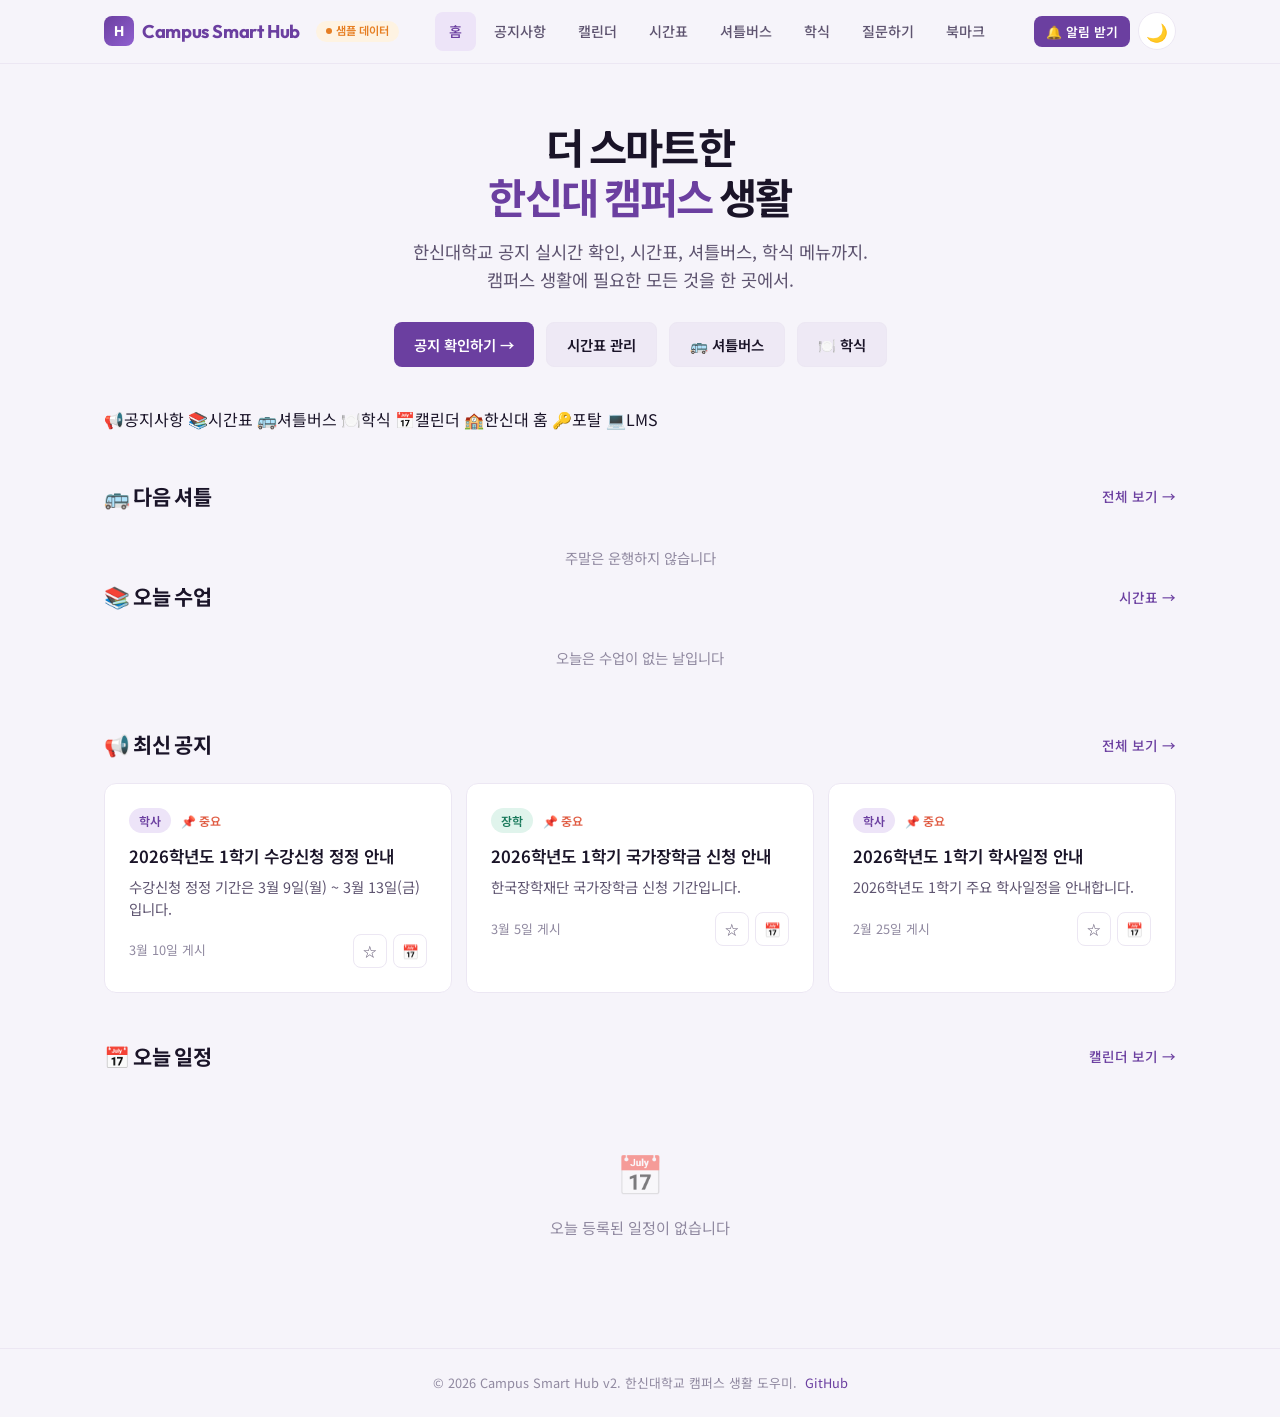
==== commit 20d9fe59: "Update index.html" ====
--- a/index.html
+++ b/index.html
@@ -47,6 +47,41 @@
       </div>
     </section>
 
+    <!-- 빠른 링크 -->
+    <section class="home-section">
+      <div class="quick-links">
+        <a href="notices.html" class="quick-link-card"><span class="ql-icon">📢</span><span class="ql-label">공지사항</span></a>
+        <a href="timetable.html" class="quick-link-card"><span class="ql-icon">📚</span><span class="ql-label">시간표</span></a>
+        <a href="shuttle.html" class="quick-link-card"><span class="ql-icon">🚌</span><span class="ql-label">셔틀버스</span></a>
+        <a href="meal.html" class="quick-link-card"><span class="ql-icon">🍽️</span><span class="ql-label">학식</span></a>
+        <a href="calendar.html" class="quick-link-card"><span class="ql-icon">📅</span><span class="ql-label">캘린더</span></a>
+        <a href="https://www.hs.ac.kr" target="_blank" class="quick-link-card"><span class="ql-icon">🏫</span><span class="ql-label">한신대 홈</span></a>
+        <a href="https://portal.hs.ac.kr" target="_blank" class="quick-link-card"><span class="ql-icon">🔑</span><span class="ql-label">포탈</span></a>
+        <a href="https://lms.hs.ac.kr" target="_blank" class="quick-link-card"><span class="ql-icon">💻</span><span class="ql-label">LMS</span></a>
+      </div>
+    </section>
+
+    <!-- 다음 셔틀 + 오늘 수업 (2칸 그리드) -->
+    <section class="home-section">
+      <div class="home-two-col">
+        <div class="home-mini-card">
+          <div class="home-section-header">
+            <h2>🚌 다음 셔틀</h2>
+            <a href="shuttle.html">전체 보기 →</a>
+          </div>
+          <div id="nextShuttle"><div class="empty-state" style="padding:20px;"><p style="font-size:0.9rem;">불러오는 중...</p></div></div>
+        </div>
+        <div class="home-mini-card">
+          <div class="home-section-header">
+            <h2>📚 오늘 수업</h2>
+            <a href="timetable.html">시간표 →</a>
+          </div>
+          <div id="todayClasses"><div class="empty-state" style="padding:20px;"><p style="font-size:0.9rem;">불러오는 중...</p></div></div>
+        </div>
+      </div>
+    </section>
+
+    <!-- 최신 공지 -->
     <section class="home-section">
       <div class="home-section-header">
         <h2>📢 최신 공지</h2>
@@ -55,6 +90,7 @@
       <div class="home-card-grid" id="urgentNotices"></div>
     </section>
 
+    <!-- 오늘 일정 -->
     <section class="home-section">
       <div class="home-section-header">
         <h2>📅 오늘 일정</h2>
--- a/css/style.css
+++ b/css/style.css
@@ -85,6 +85,14 @@
   --shadow-lg: 0 8px 30px rgba(0,0,0,0.3);
 }
 
+[data-theme="dark"] .nav {
+  background: rgba(17, 14, 26, 0.9);
+}
+
+[data-theme="dark"] .nav-links {
+  background: var(--color-bg);
+}
+
 /* --- Reset & Base --- */
 *, *::before, *::after {
   margin: 0;
@@ -126,7 +134,8 @@
   left: 0;
   right: 0;
   height: var(--nav-height);
-  background: color-mix(in srgb, var(--color-bg) 85%, transparent);
+  background: var(--color-bg);
+  background: rgba(246, 244, 250, 0.88);
   backdrop-filter: blur(20px);
   -webkit-backdrop-filter: blur(20px);
   border-bottom: 1px solid var(--color-border-light);
@@ -450,7 +459,7 @@
 .btn-icon.cal-added {
   color: var(--color-primary);
   background: var(--color-primary-light);
-  border-color: color-mix(in srgb, var(--color-primary) 30%, transparent);
+  border-color: rgba(107, 63, 160, 0.3);
 }
 
 [data-theme="dark"] .btn-icon.bookmarked {
@@ -681,7 +690,7 @@
 .ask-suggestion-btn:hover {
   background: var(--color-primary-light);
   color: var(--color-primary);
-  border-color: color-mix(in srgb, var(--color-primary) 30%, transparent);
+  border-color: rgba(107, 63, 160, 0.3);
 }
 
 .ask-results-title {
@@ -877,7 +886,7 @@
   padding: 20px;
   background: var(--color-primary-light);
   border-radius: var(--radius-md);
-  border: 1px solid color-mix(in srgb, var(--color-primary) 20%, transparent);
+  border: 1px solid rgba(107, 63, 160, 0.2);
 }
 
 .academic-calendar-section h4 {
@@ -1277,6 +1286,19 @@
 @keyframes toastOut {
   from { opacity: 1; }
   to { opacity: 0; transform: translateY(-8px); }
+}
+
+/* --- Meal Page --- */
+.meal-body {
+  font-size: 0.92rem;
+  line-height: 1.7;
+  color: var(--color-text-secondary);
+}
+
+.meal-body img {
+  max-width: 100%;
+  border-radius: var(--radius-sm);
+  margin: 12px 0;
 }
 
 /* --- Footer --- */
